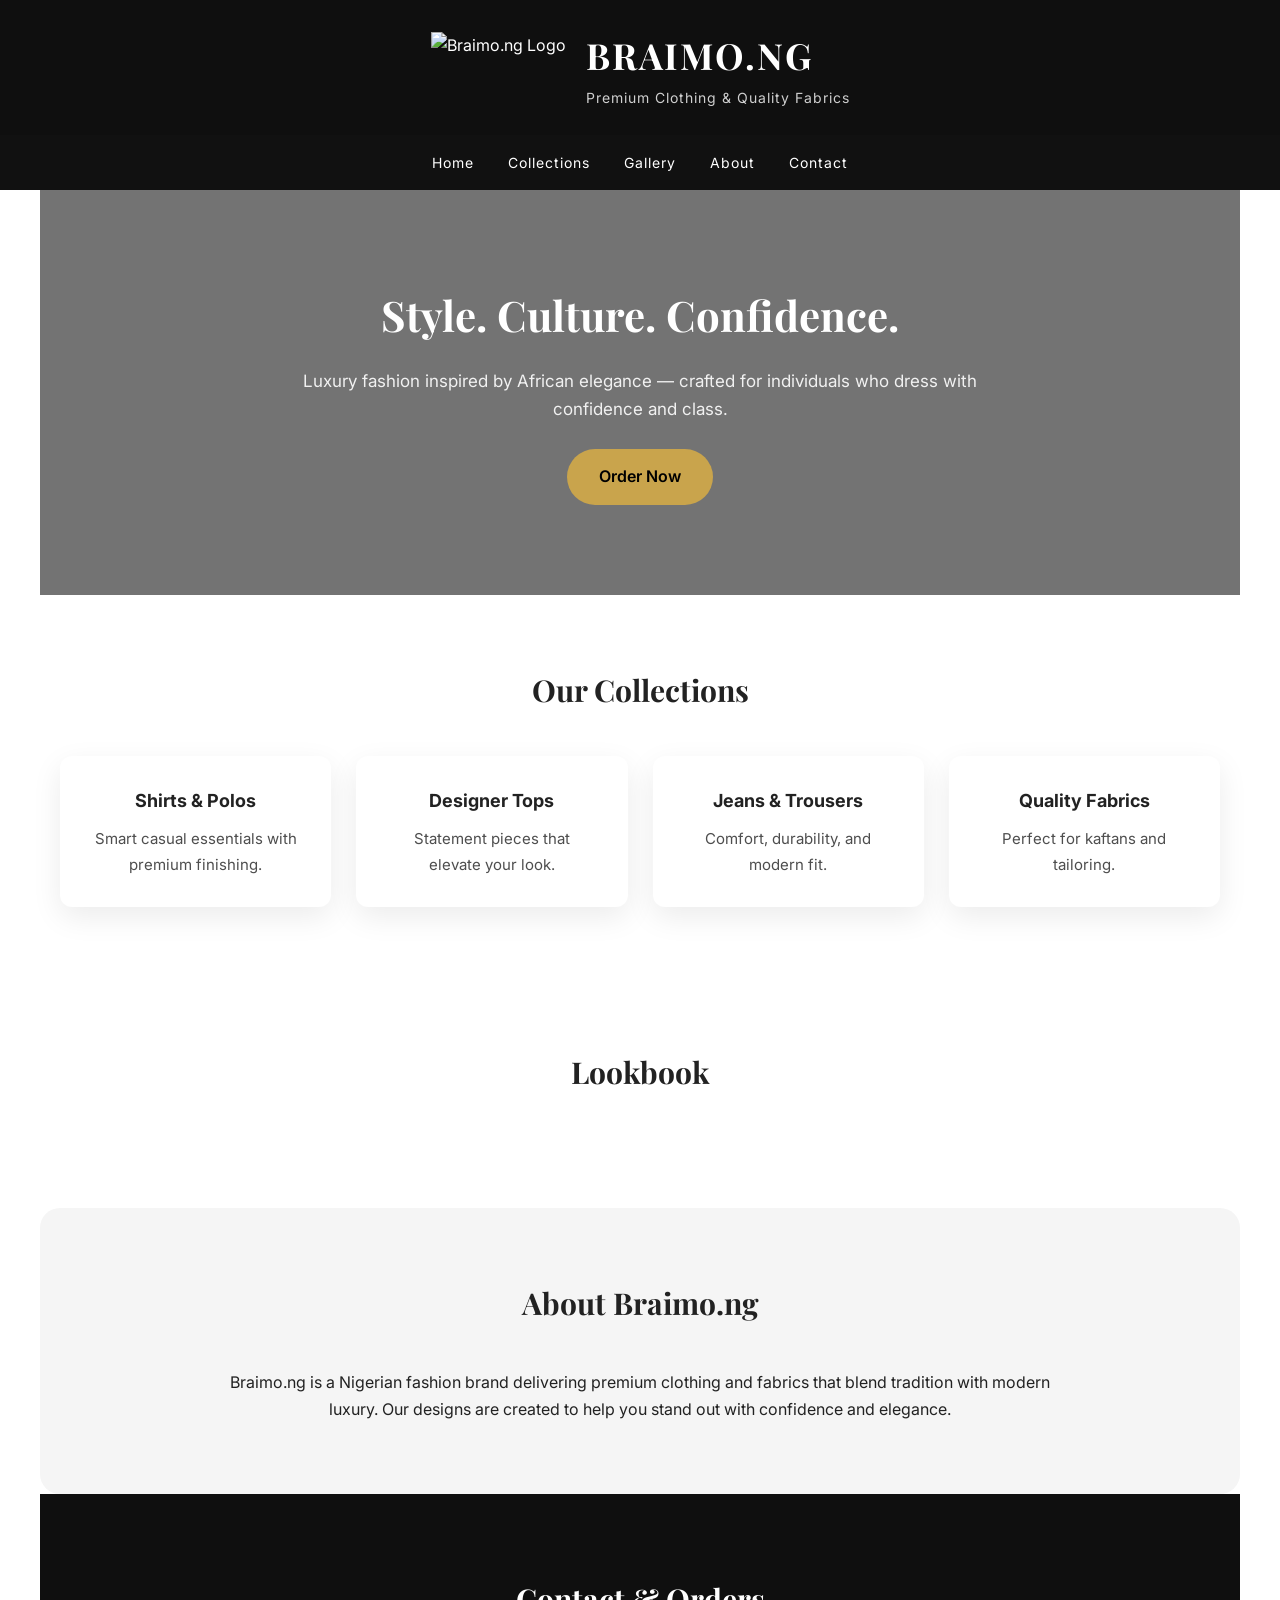
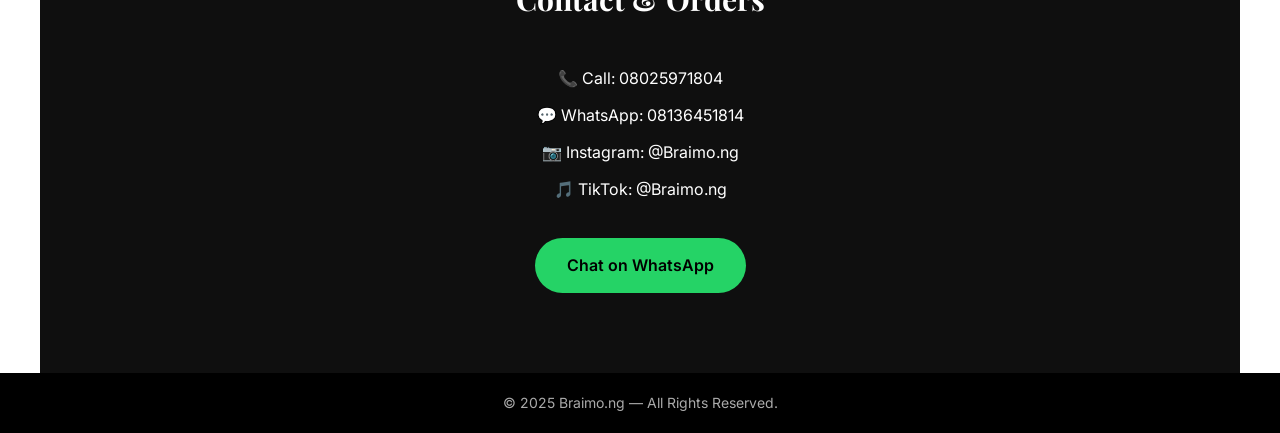
==== index.html @ 5d26993b "Create index.html" ====
<!DOCTYPE html>
<html lang="en">
<head>
  <meta charset="UTF-8" />
  <meta name="viewport" content="width=device-width, initial-scale=1.0" />
  <title>Braimo.ng | Premium Clothing Brand</title>

  <!-- Google Fonts -->
  <link href="https://fonts.googleapis.com/css2?family=Playfair+Display:wght@600;700&family=Inter:wght@300;400;500;600&display=swap" rel="stylesheet">

  <style>
    :root {
      --black:#0f0f0f;
      --gray:#f5f5f5;
      --gold:#c9a44c;
    }

    * {
      margin:0;
      padding:0;
      box-sizing:border-box;
    }

    body {
      font-family: 'Inter', sans-serif;
      background:#fff;
      color:#222;
      line-height:1.7;
    }

    /* HEADER */
    header {
      background:var(--black);
      color:#fff;
      padding:25px 20px;
      display:flex;
      align-items:center;
      justify-content:center;
      gap:20px;
      flex-wrap:wrap;
    }

    header img {
      height:70px;
    }

    header h1 {
      font-family:'Playfair Display', serif;
      font-size:36px;
      letter-spacing:2px;
    }

    header p {
      font-size:14px;
      opacity:0.8;
      letter-spacing:1px;
    }

    /* NAV */
    nav {
      background:#111;
      padding:14px;
      text-align:center;
    }

    nav a {
      color:#fff;
      text-decoration:none;
      margin:0 15px;
      font-size:14px;
      letter-spacing:1px;
    }

    nav a:hover {
      color:var(--gold);
    }

    /* HERO */
    .hero {
      background:linear-gradient(rgba(0,0,0,.55),rgba(0,0,0,.55)), url('hero.jpg') center/cover no-repeat;
      color:#fff;
      text-align:center;
      padding:90px 20px;
    }

    .hero h2 {
      font-family:'Playfair Display', serif;
      font-size:42px;
      margin-bottom:15px;
    }

    .hero p {
      max-width:700px;
      margin:auto;
      font-size:17px;
      opacity:0.9;
    }

    .btn {
      display:inline-block;
      margin-top:25px;
      padding:14px 32px;
      background:var(--gold);
      color:#000;
      text-decoration:none;
      font-weight:600;
      border-radius:30px;
      transition:.3s;
    }

    .btn:hover {
      transform:translateY(-2px);
      opacity:.9;
    }

    /* SECTIONS */
    section {
      padding:70px 20px;
      max-width:1200px;
      margin:auto;
    }

    section h3 {
      text-align:center;
      font-family:'Playfair Display', serif;
      font-size:30px;
      margin-bottom:40px;
    }

    /* GRID */
    .grid {
      display:grid;
      grid-template-columns:repeat(auto-fit,minmax(240px,1fr));
      gap:25px;
    }

    .card {
      background:#fff;
      padding:30px;
      border-radius:12px;
      text-align:center;
      box-shadow:0 10px 30px rgba(0,0,0,.08);
    }

    .card h4 {
      margin-bottom:10px;
      font-size:18px;
    }

    .card p {
      font-size:15px;
      opacity:.8;
    }

    /* GALLERY */
    .gallery img {
      width:100%;
      border-radius:12px;
      transition:.4s;
    }

    .gallery img:hover {
      transform:scale(1.05);
    }

    /* ABOUT */
    .about {
      background:var(--gray);
      border-radius:20px;
    }

    .about p {
      max-width:850px;
      margin:auto;
      text-align:center;
      font-size:16px;
    }

    /* CONTACT */
    .contact {
      background:var(--black);
      color:#fff;
      text-align:center;
      padding:80px 20px;
    }

    .contact p {
      margin:10px 0;
      font-size:16px;
    }

    .contact .btn {
      background:#25D366;
      color:#000;
    }

    /* FOOTER */
    footer {
      background:#000;
      color:#aaa;
      text-align:center;
      padding:18px;
      font-size:14px;
    }
  </style>
</head>

<body>

<header>
  <img src="logo.png" alt="Braimo.ng Logo">
  <div>
    <h1>BRAIMO.NG</h1>
    <p>Premium Clothing & Quality Fabrics</p>
  </div>
</header>

<nav>
  <a href="#home">Home</a>
  <a href="#collections">Collections</a>
  <a href="#gallery">Gallery</a>
  <a href="#about">About</a>
  <a href="#contact">Contact</a>
</nav>

<section class="hero" id="home">
  <h2>Style. Culture. Confidence.</h2>
  <p>Luxury fashion inspired by African elegance — crafted for individuals who dress with confidence and class.</p>
  <a href="#contact" class="btn">Order Now</a>
</section>

<section id="collections">
  <h3>Our Collections</h3>
  <div class="grid">
    <div class="card">
      <h4>Shirts & Polos</h4>
      <p>Smart casual essentials with premium finishing.</p>
    </div>
    <div class="card">
      <h4>Designer Tops</h4>
      <p>Statement pieces that elevate your look.</p>
    </div>
    <div class="card">
      <h4>Jeans & Trousers</h4>
      <p>Comfort, durability, and modern fit.</p>
    </div>
    <div class="card">
      <h4>Quality Fabrics</h4>
      <p>Perfect for kaftans and tailoring.</p>
    </div>
  </div>
</section>

<section id="gallery" class="gallery">
  <h3>Lookbook</h3>
  <div class="grid">
    <img src="product1.jpg" alt="">
    <img src="product2.jpg" alt="">
    <img src="product3.jpg" alt="">
    <img src="product4.jpg" alt="">
  </div>
</section>

<section id="about" class="about">
  <h3>About Braimo.ng</h3>
  <p>
    Braimo.ng is a Nigerian fashion brand delivering premium clothing and fabrics that blend tradition with modern luxury.
    Our designs are created to help you stand out with confidence and elegance.
  </p>
</section>

<section id="contact" class="contact">
  <h3>Contact & Orders</h3>
  <p>📞 Call: 08025971804</p>
  <p>💬 WhatsApp: 08136451814</p>
  <p>📷 Instagram: @Braimo.ng</p>
  <p>🎵 TikTok: @Braimo.ng</p>
  <a href="https://wa.me/2348136451814" class="btn">Chat on WhatsApp</a>
</section>

<footer>
  © 2025 Braimo.ng — All Rights Reserved.
</footer>

</body>
</html>
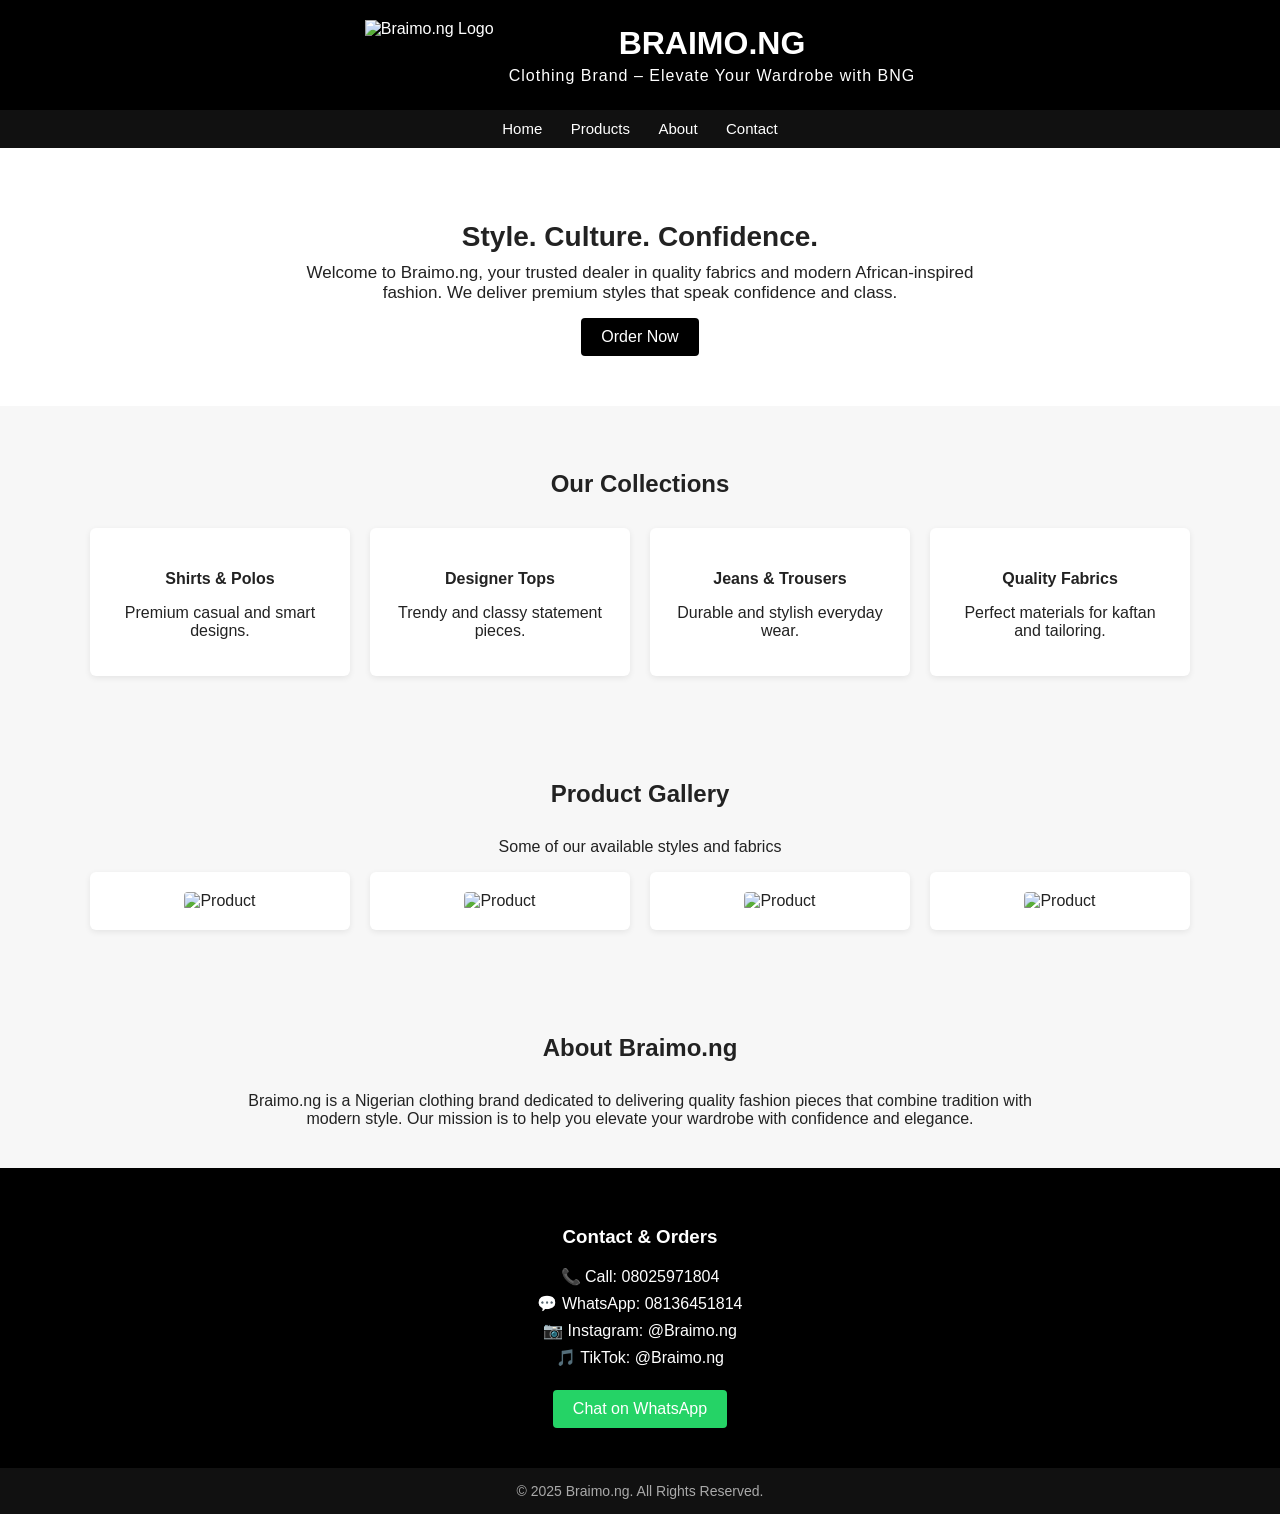
==== commit 48c6a7c2: "Change code" ====
--- a/index.html
+++ b/index.html
@@ -1,286 +1,73 @@
-<!DOCTYPE html>
-<html lang="en">
+<!DOCTYPE html><html lang="en">
 <head>
   <meta charset="UTF-8" />
   <meta name="viewport" content="width=device-width, initial-scale=1.0" />
-  <title>Braimo.ng | Premium Clothing Brand</title>
-
-  <!-- Google Fonts -->
-  <link href="https://fonts.googleapis.com/css2?family=Playfair+Display:wght@600;700&family=Inter:wght@300;400;500;600&display=swap" rel="stylesheet">
-
+  <title>Braimo.ng | Clothing Brand</title>
   <style>
-    :root {
-      --black:#0f0f0f;
-      --gray:#f5f5f5;
-      --gold:#c9a44c;
-    }
-
-    * {
-      margin:0;
-      padding:0;
-      box-sizing:border-box;
-    }
-
-    body {
-      font-family: 'Inter', sans-serif;
-      background:#fff;
-      color:#222;
-      line-height:1.7;
-    }
-
-    /* HEADER */
-    header {
-      background:var(--black);
-      color:#fff;
-      padding:25px 20px;
-      display:flex;
-      align-items:center;
-      justify-content:center;
-      gap:20px;
-      flex-wrap:wrap;
-    }
-
-    header img {
-      height:70px;
-    }
-
-    header h1 {
-      font-family:'Playfair Display', serif;
-      font-size:36px;
-      letter-spacing:2px;
-    }
-
-    header p {
-      font-size:14px;
-      opacity:0.8;
-      letter-spacing:1px;
-    }
-
-    /* NAV */
-    nav {
-      background:#111;
-      padding:14px;
-      text-align:center;
-    }
-
-    nav a {
-      color:#fff;
-      text-decoration:none;
-      margin:0 15px;
-      font-size:14px;
-      letter-spacing:1px;
-    }
-
-    nav a:hover {
-      color:var(--gold);
-    }
-
-    /* HERO */
-    .hero {
-      background:linear-gradient(rgba(0,0,0,.55),rgba(0,0,0,.55)), url('hero.jpg') center/cover no-repeat;
-      color:#fff;
-      text-align:center;
-      padding:90px 20px;
-    }
-
-    .hero h2 {
-      font-family:'Playfair Display', serif;
-      font-size:42px;
-      margin-bottom:15px;
-    }
-
-    .hero p {
-      max-width:700px;
-      margin:auto;
-      font-size:17px;
-      opacity:0.9;
-    }
-
-    .btn {
-      display:inline-block;
-      margin-top:25px;
-      padding:14px 32px;
-      background:var(--gold);
-      color:#000;
-      text-decoration:none;
-      font-weight:600;
-      border-radius:30px;
-      transition:.3s;
-    }
-
-    .btn:hover {
-      transform:translateY(-2px);
-      opacity:.9;
-    }
-
-    /* SECTIONS */
-    section {
-      padding:70px 20px;
-      max-width:1200px;
-      margin:auto;
-    }
-
-    section h3 {
-      text-align:center;
-      font-family:'Playfair Display', serif;
-      font-size:30px;
-      margin-bottom:40px;
-    }
-
-    /* GRID */
-    .grid {
-      display:grid;
-      grid-template-columns:repeat(auto-fit,minmax(240px,1fr));
-      gap:25px;
-    }
-
-    .card {
-      background:#fff;
-      padding:30px;
-      border-radius:12px;
-      text-align:center;
-      box-shadow:0 10px 30px rgba(0,0,0,.08);
-    }
-
-    .card h4 {
-      margin-bottom:10px;
-      font-size:18px;
-    }
-
-    .card p {
-      font-size:15px;
-      opacity:.8;
-    }
-
-    /* GALLERY */
-    .gallery img {
-      width:100%;
-      border-radius:12px;
-      transition:.4s;
-    }
-
-    .gallery img:hover {
-      transform:scale(1.05);
-    }
-
-    /* ABOUT */
-    .about {
-      background:var(--gray);
-      border-radius:20px;
-    }
-
-    .about p {
-      max-width:850px;
-      margin:auto;
-      text-align:center;
-      font-size:16px;
-    }
-
-    /* CONTACT */
-    .contact {
-      background:var(--black);
-      color:#fff;
-      text-align:center;
-      padding:80px 20px;
-    }
-
-    .contact p {
-      margin:10px 0;
-      font-size:16px;
-    }
-
-    .contact .btn {
-      background:#25D366;
-      color:#000;
-    }
-
-    /* FOOTER */
-    footer {
-      background:#000;
-      color:#aaa;
-      text-align:center;
-      padding:18px;
-      font-size:14px;
-    }
+    body {margin:0;font-family:Arial, Helvetica, sans-serif;background:#f7f7f7;color:#222;}
+    header {background:#000;color:#fff;padding:20px 10px;text-align:center;}
+    header h1 {margin:0;font-size:32px;}
+    header p {margin:5px 0 0;font-size:16px;letter-spacing:1px;}
+    nav {background:#111;padding:10px;text-align:center;}
+    nav a {color:#fff;margin:0 12px;text-decoration:none;font-size:15px;}
+    nav a:hover {text-decoration:underline;}
+    .hero {background:#fff;padding:50px 20px;text-align:center;}
+    .hero h2 {font-size:28px;margin-bottom:10px;}
+    .hero p {font-size:17px;max-width:700px;margin:0 auto;}
+    .section {padding:40px 20px;max-width:1100px;margin:auto;}
+    .section h3 {text-align:center;font-size:24px;margin-bottom:30px;}
+    .grid {display:grid;grid-template-columns:repeat(auto-fit,minmax(220px,1fr));gap:20px;}
+    .card {background:#fff;padding:20px;border-radius:6px;box-shadow:0 2px 6px rgba(0,0,0,0.08);text-align:center;}
+    .card h4 {margin-bottom:10px;}
+    .contact {background:#000;color:#fff;text-align:center;padding:40px 20px;}
+    .contact p {margin:8px 0;font-size:16px;}
+    footer {background:#111;color:#aaa;text-align:center;padding:15px;font-size:14px;}
+    .btn {display:inline-block;margin-top:15px;padding:10px 20px;background:#000;color:#fff;text-decoration:none;border-radius:4px;}
   </style>
 </head>
-
-<body>
-
-<header>
-  <img src="logo.png" alt="Braimo.ng Logo">
+<body><header style="display:flex;align-items:center;justify-content:center;gap:15px;flex-wrap:wrap;">
+  <img src="logo.png" alt="Braimo.ng Logo" style="height:70px;" />
   <div>
     <h1>BRAIMO.NG</h1>
-    <p>Premium Clothing & Quality Fabrics</p>
+    <p>Clothing Brand – Elevate Your Wardrobe with BNG</p>
   </div>
-</header>
-
-<nav>
+</header><nav>
   <a href="#home">Home</a>
-  <a href="#collections">Collections</a>
-  <a href="#gallery">Gallery</a>
+  <a href="#products">Products</a>
   <a href="#about">About</a>
   <a href="#contact">Contact</a>
-</nav>
-
-<section class="hero" id="home">
+</nav><section class="hero" id="home">
   <h2>Style. Culture. Confidence.</h2>
-  <p>Luxury fashion inspired by African elegance — crafted for individuals who dress with confidence and class.</p>
-  <a href="#contact" class="btn">Order Now</a>
-</section>
-
-<section id="collections">
+  <p>Welcome to Braimo.ng, your trusted dealer in quality fabrics and modern African-inspired fashion. We deliver premium styles that speak confidence and class.</p>
+  <a class="btn" href="#contact">Order Now</a>
+</section><section class="section" id="products">
   <h3>Our Collections</h3>
   <div class="grid">
-    <div class="card">
-      <h4>Shirts & Polos</h4>
-      <p>Smart casual essentials with premium finishing.</p>
-    </div>
-    <div class="card">
-      <h4>Designer Tops</h4>
-      <p>Statement pieces that elevate your look.</p>
-    </div>
-    <div class="card">
-      <h4>Jeans & Trousers</h4>
-      <p>Comfort, durability, and modern fit.</p>
-    </div>
-    <div class="card">
-      <h4>Quality Fabrics</h4>
-      <p>Perfect for kaftans and tailoring.</p>
-    </div>
+    <div class="card"><h4>Shirts & Polos</h4><p>Premium casual and smart designs.</p></div>
+    <div class="card"><h4>Designer Tops</h4><p>Trendy and classy statement pieces.</p></div>
+    <div class="card"><h4>Jeans & Trousers</h4><p>Durable and stylish everyday wear.</p></div>
+    <div class="card"><h4>Quality Fabrics</h4><p>Perfect materials for kaftan and tailoring.</p></div>
   </div>
-</section>
-
-<section id="gallery" class="gallery">
-  <h3>Lookbook</h3>
+</section><section class="section" id="gallery">
+  <h3>Product Gallery</h3>
+  <p style="text-align:center;">Some of our available styles and fabrics</p>
   <div class="grid">
-    <img src="product1.jpg" alt="">
-    <img src="product2.jpg" alt="">
-    <img src="product3.jpg" alt="">
-    <img src="product4.jpg" alt="">
+    <div class="card"><img src="product1.jpg" alt="Product" style="width:100%;border-radius:4px;"></div>
+    <div class="card"><img src="product2.jpg" alt="Product" style="width:100%;border-radius:4px;"></div>
+    <div class="card"><img src="product3.jpg" alt="Product" style="width:100%;border-radius:4px;"></div>
+    <div class="card"><img src="product4.jpg" alt="Product" style="width:100%;border-radius:4px;"></div>
   </div>
-</section>
-
-<section id="about" class="about">
+</section><section class="section" id="about">
   <h3>About Braimo.ng</h3>
-  <p>
-    Braimo.ng is a Nigerian fashion brand delivering premium clothing and fabrics that blend tradition with modern luxury.
-    Our designs are created to help you stand out with confidence and elegance.
-  </p>
-</section>
-
-<section id="contact" class="contact">
+  <p style="text-align:center;max-width:800px;margin:auto;">Braimo.ng is a Nigerian clothing brand dedicated to delivering quality fashion pieces that combine tradition with modern style. Our mission is to help you elevate your wardrobe with confidence and elegance.</p>
+</section><section class="contact" id="contact">
   <h3>Contact & Orders</h3>
   <p>📞 Call: 08025971804</p>
   <p>💬 WhatsApp: 08136451814</p>
   <p>📷 Instagram: @Braimo.ng</p>
   <p>🎵 TikTok: @Braimo.ng</p>
-  <a href="https://wa.me/2348136451814" class="btn">Chat on WhatsApp</a>
-</section>
-
-<footer>
-  © 2025 Braimo.ng — All Rights Reserved.
-</footer>
-
-</body>
-</html>
+  <a class="btn" href="https://wa.me/2348136451814" style="background:#25D366;">Chat on WhatsApp</a>
+</section><footer>
+  © 2025 Braimo.ng. All Rights Reserved.
+</footer></body>
+    </html>
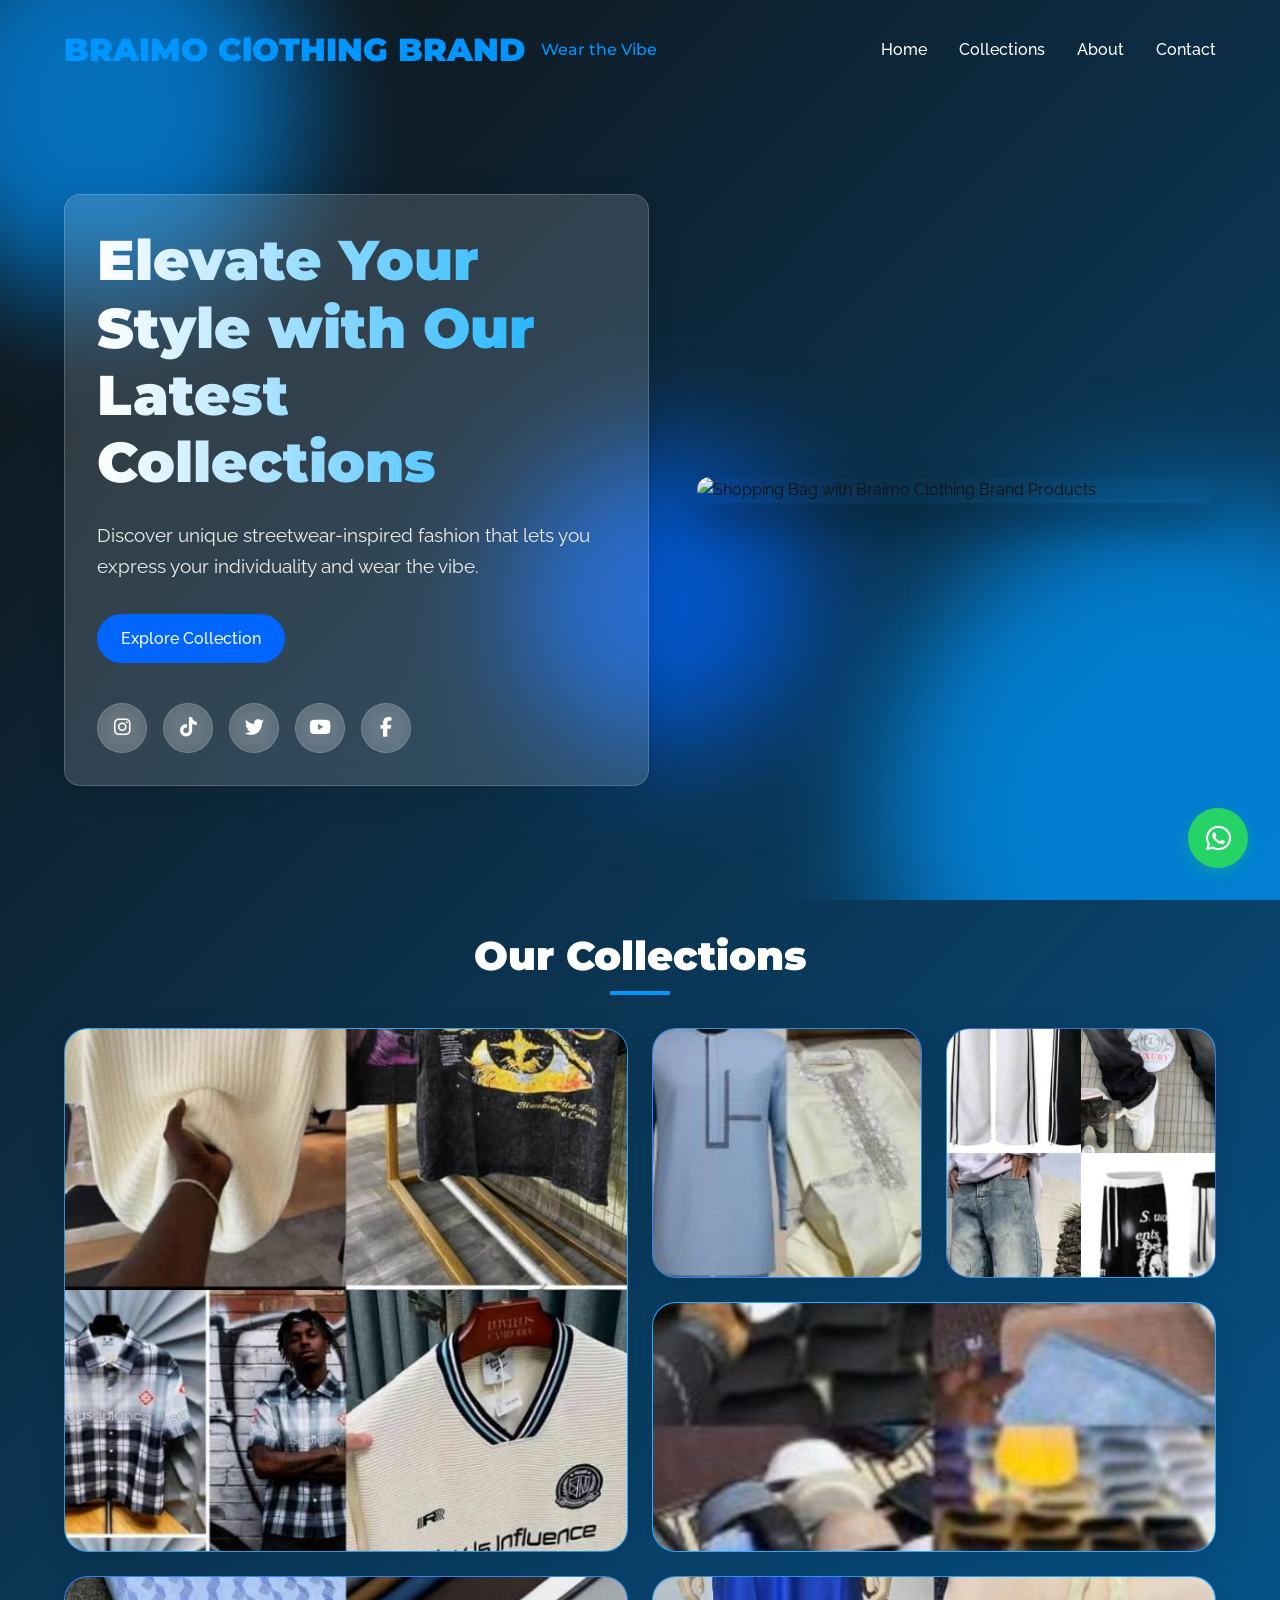
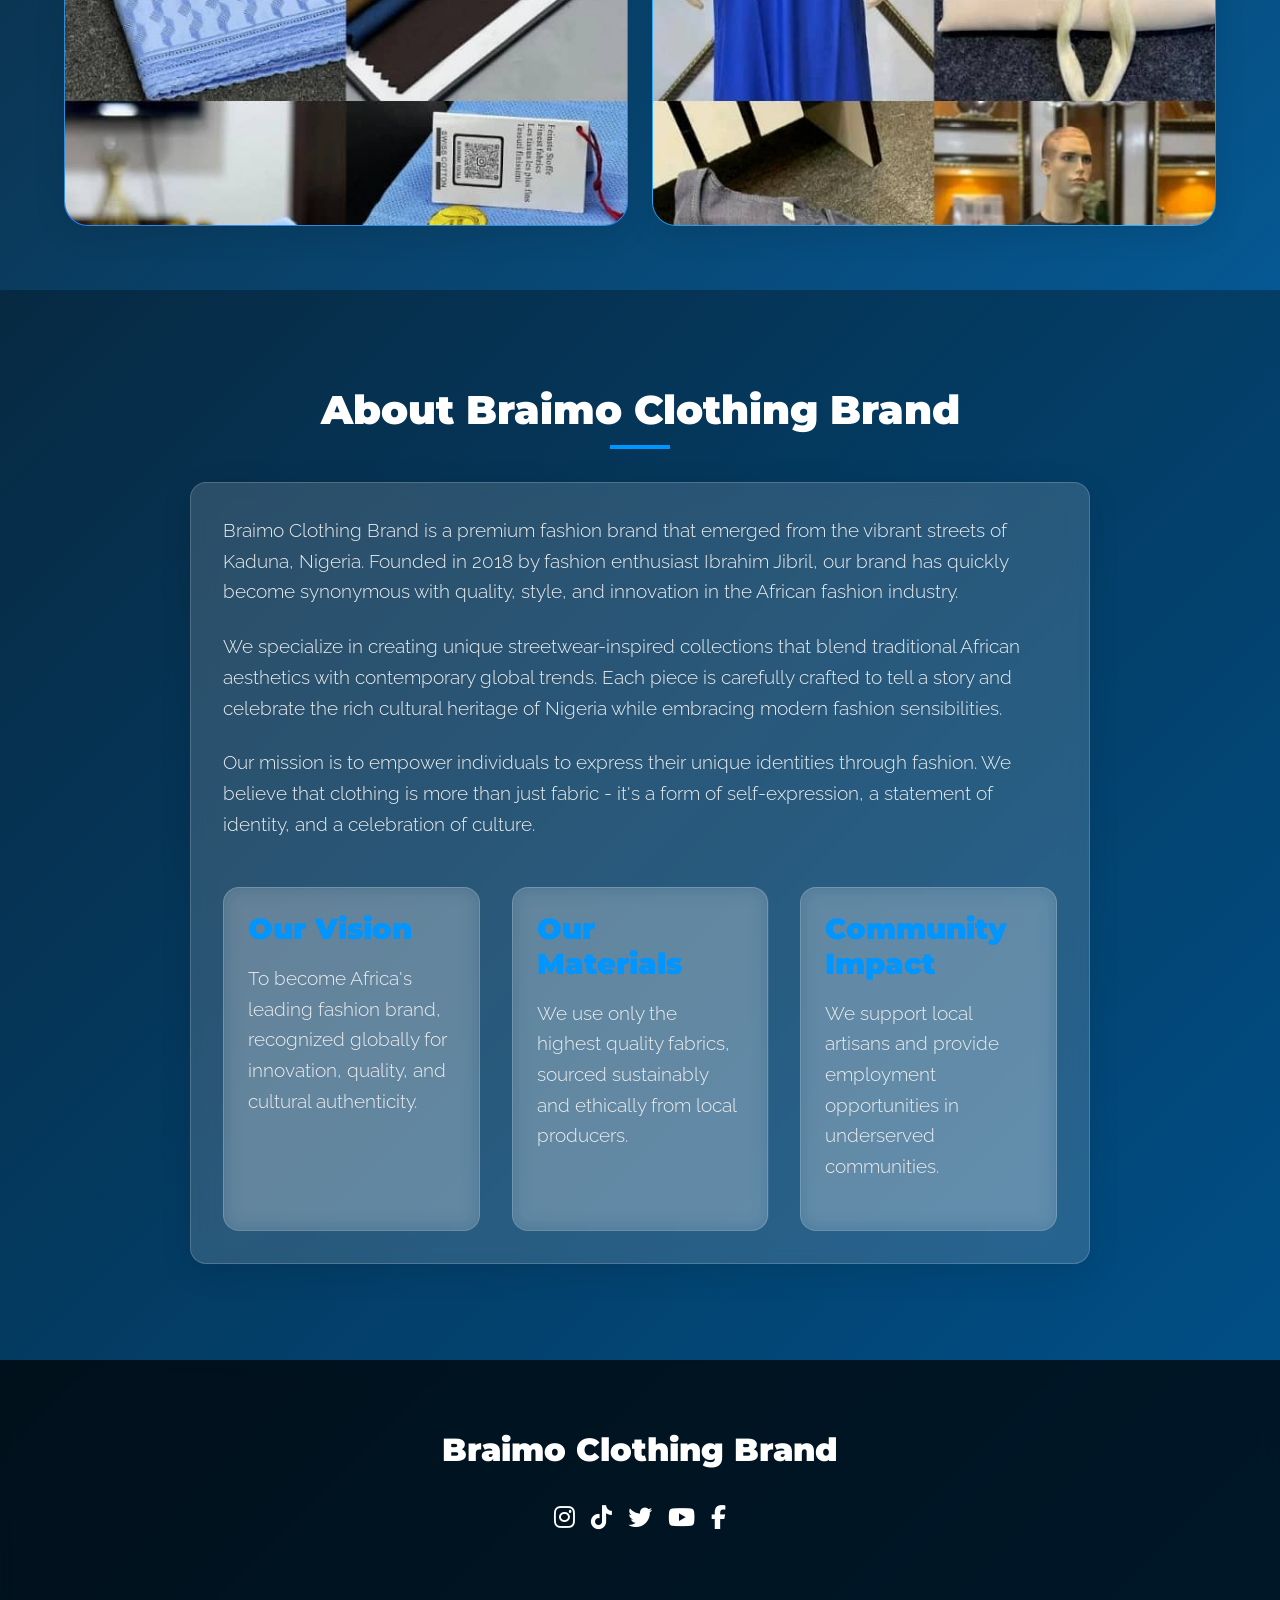
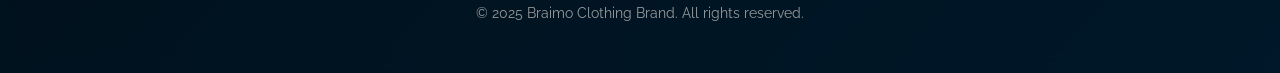
==== commit 0db19b6d: "Update and rename braimo.html to index.html" ====
--- a/index.html
+++ b/index.html
@@ -1,73 +1,270 @@
-<!DOCTYPE html><html lang="en">
-<head>
-  <meta charset="UTF-8" />
-  <meta name="viewport" content="width=device-width, initial-scale=1.0" />
-  <title>Braimo.ng | Clothing Brand</title>
-  <style>
-    body {margin:0;font-family:Arial, Helvetica, sans-serif;background:#f7f7f7;color:#222;}
-    header {background:#000;color:#fff;padding:20px 10px;text-align:center;}
-    header h1 {margin:0;font-size:32px;}
-    header p {margin:5px 0 0;font-size:16px;letter-spacing:1px;}
-    nav {background:#111;padding:10px;text-align:center;}
-    nav a {color:#fff;margin:0 12px;text-decoration:none;font-size:15px;}
-    nav a:hover {text-decoration:underline;}
-    .hero {background:#fff;padding:50px 20px;text-align:center;}
-    .hero h2 {font-size:28px;margin-bottom:10px;}
-    .hero p {font-size:17px;max-width:700px;margin:0 auto;}
-    .section {padding:40px 20px;max-width:1100px;margin:auto;}
-    .section h3 {text-align:center;font-size:24px;margin-bottom:30px;}
-    .grid {display:grid;grid-template-columns:repeat(auto-fit,minmax(220px,1fr));gap:20px;}
-    .card {background:#fff;padding:20px;border-radius:6px;box-shadow:0 2px 6px rgba(0,0,0,0.08);text-align:center;}
-    .card h4 {margin-bottom:10px;}
-    .contact {background:#000;color:#fff;text-align:center;padding:40px 20px;}
-    .contact p {margin:8px 0;font-size:16px;}
-    footer {background:#111;color:#aaa;text-align:center;padding:15px;font-size:14px;}
-    .btn {display:inline-block;margin-top:15px;padding:10px 20px;background:#000;color:#fff;text-decoration:none;border-radius:4px;}
-  </style>
-</head>
-<body><header style="display:flex;align-items:center;justify-content:center;gap:15px;flex-wrap:wrap;">
-  <img src="logo.png" alt="Braimo.ng Logo" style="height:70px;" />
-  <div>
-    <h1>BRAIMO.NG</h1>
-    <p>Clothing Brand – Elevate Your Wardrobe with BNG</p>
-  </div>
-</header><nav>
-  <a href="#home">Home</a>
-  <a href="#products">Products</a>
-  <a href="#about">About</a>
-  <a href="#contact">Contact</a>
-</nav><section class="hero" id="home">
-  <h2>Style. Culture. Confidence.</h2>
-  <p>Welcome to Braimo.ng, your trusted dealer in quality fabrics and modern African-inspired fashion. We deliver premium styles that speak confidence and class.</p>
-  <a class="btn" href="#contact">Order Now</a>
-</section><section class="section" id="products">
-  <h3>Our Collections</h3>
-  <div class="grid">
-    <div class="card"><h4>Shirts & Polos</h4><p>Premium casual and smart designs.</p></div>
-    <div class="card"><h4>Designer Tops</h4><p>Trendy and classy statement pieces.</p></div>
-    <div class="card"><h4>Jeans & Trousers</h4><p>Durable and stylish everyday wear.</p></div>
-    <div class="card"><h4>Quality Fabrics</h4><p>Perfect materials for kaftan and tailoring.</p></div>
-  </div>
-</section><section class="section" id="gallery">
-  <h3>Product Gallery</h3>
-  <p style="text-align:center;">Some of our available styles and fabrics</p>
-  <div class="grid">
-    <div class="card"><img src="product1.jpg" alt="Product" style="width:100%;border-radius:4px;"></div>
-    <div class="card"><img src="product2.jpg" alt="Product" style="width:100%;border-radius:4px;"></div>
-    <div class="card"><img src="product3.jpg" alt="Product" style="width:100%;border-radius:4px;"></div>
-    <div class="card"><img src="product4.jpg" alt="Product" style="width:100%;border-radius:4px;"></div>
-  </div>
-</section><section class="section" id="about">
-  <h3>About Braimo.ng</h3>
-  <p style="text-align:center;max-width:800px;margin:auto;">Braimo.ng is a Nigerian clothing brand dedicated to delivering quality fashion pieces that combine tradition with modern style. Our mission is to help you elevate your wardrobe with confidence and elegance.</p>
-</section><section class="contact" id="contact">
-  <h3>Contact & Orders</h3>
-  <p>📞 Call: 08025971804</p>
-  <p>💬 WhatsApp: 08136451814</p>
-  <p>📷 Instagram: @Braimo.ng</p>
-  <p>🎵 TikTok: @Braimo.ng</p>
-  <a class="btn" href="https://wa.me/2348136451814" style="background:#25D366;">Chat on WhatsApp</a>
-</section><footer>
-  © 2025 Braimo.ng. All Rights Reserved.
-</footer></body>
-    </html>
+<!DOCTYPE html>
+<html lang="en">
+<head>
+    <meta charset="UTF-8">
+    <meta name="viewport" content="width=device-width, initial-scale=1.0">
+    <title>Braimo Clothing Brand | Wear the Vibe</title>
+    <meta name="description" content="Discover Braimo Clothing Brand's fashion collections - modern, fashion-forward, streetwear-inspired clothing. Wear the vibe with our exclusive designs.">
+    
+    <!-- Open Graph / Facebook -->
+    <meta property="og:type" content="website">
+    <meta property="og:title" content="Braimo Clothing Brand | Wear the Vibe">
+    <meta property="og:description" content="Modern, fashion-forward, streetwear-inspired clothing collections. Wear the vibe.">
+    <meta property="og:image" content="https://images.unsplash.com/photo-1566206091558-7f218b696731?w=1200&h=630&fit=crop">
+    <meta property="og:url" content="https://Braimo Clothing Brand.com">
+    
+    <!-- Twitter -->
+    <meta name="twitter:card" content="summary_large_image">
+    <meta name="twitter:title" content="Braimo Clothing Brand">
+    <meta name="twitter:description" content="Modern, fashion-forward, streetwear-inspired clothing collections. Wear the vibe.">
+    <meta name="twitter:image" content="https://images.unsplash.com/photo-1566206091558-7f218b696731?w=1200&h=630&fit=crop">
+    
+    <!-- Fonts -->
+    <link rel="preconnect" href="https://fonts.googleapis.com">
+    <link rel="preconnect" href="https://fonts.gstatic.com" crossorigin>
+    <link href="https://fonts.googleapis.com/css2?family=Montserrat:wght@700;900&family=Raleway:wght@300;400;500&display=swap" rel="stylesheet">
+    <link rel="stylesheet" href="https://cdnjs.cloudflare.com/ajax/libs/font-awesome/6.4.0/css/all.min.css">
+    <link rel="stylesheet" href="style.css">
+</head>
+<body>
+    <!-- Header -->
+    <header>
+        <div class="container header-container">
+            <a href="#" class="logo"><span>BRAIMO ClOTHING BRAND</span><span class="tagline">Wear the Vibe</span></a>
+            
+            <button class="mobile-menu-btn" id="mobile-menu-toggle">☰</button>
+            
+            <ul class="nav-menu" id="nav-menu">
+                <li><a href="#" class="nav-link">Home</a></li>
+                <li><a href="#collection" class="nav-link">Collections</a></li>
+                <li><a href="#about" class="nav-link">About</a></li>
+                <li><a href="#contact" class="nav-link">Contact</a></li>
+            </ul>
+        </div>
+    </header>
+
+    <!-- Hero Section -->
+    <section class="hero">
+        <div class="morphic-shapes">
+            <div class="shape shape-1"></div>
+            <div class="shape shape-2"></div>
+            <div class="shape shape-3"></div>
+        </div>
+        <div class="container hero-container">
+            <div class="hero-content glass">
+                <h1>Elevate Your Style with Our Latest Collections</h1>
+                <p>Discover unique streetwear-inspired fashion that lets you express your individuality and wear the vibe.</p>
+                <a href="#collection" class="btn btn-accent">Explore Collection</a>
+                <div class="social-buttons">
+                    <a href="#" class="social-btn"><i class="fab fa-instagram"></i></a>
+                    <a href="#" class="social-btn"><i class="fab fa-tiktok"></i></a>
+                    <a href="#" class="social-btn"><i class="fab fa-twitter"></i></a>
+                    <a href="#" class="social-btn"><i class="fab fa-youtube"></i></a>
+                    <a href="#" class="social-btn"><i class="fab fa-facebook-f"></i></a>
+                </div>
+            </div>
+            <div class="hero-image">
+                <img src="https://images.unsplash.com/photo-1534452203293-494d7ddbf7e0?w=500&auto=format&fit=crop&q=60&ixlib=rb-4.1.0&ixid=M3wxMjA3fDB8MHxzZWFyY2h8MTJ8fHNob3BwaW5nJTIwYmFnfGVufDB8fDB8fHww" alt="Shopping Bag with Braimo Clothing Brand Products">
+            </div>
+        </div>
+    </section>
+
+    <!-- Bento Grid Section -->
+    <section class="bento-section" id="collection">
+        <div class="container">
+            <h2 class="section-title">Our Collections</h2>
+            <div class="bento-grid">
+                <div class="bento-item glass" data-modal="streetwear">
+                    <img src="IMG-20260104-WA0047.jpg" class="bento-image" alt="Streetwear Collection">
+                    <div class="bento-content">
+                        <h3>Shorts and Polos</h3>
+                        <p>Urban-inspired pieces</p>
+                    </div>
+                </div>
+                <div class="bento-item glass" data-modal="shoes">
+                    <img src="IMG-20260104-WA0046.jpg" alt="Designer Collection" class="bento-image">
+                    <div class="bento-content">
+                        <h3>Designer Tops</h3>
+                        <p>Trendy and classy statement pieces.</p>
+                    </div>
+                </div>
+                <div class="bento-item glass" data-modal="casual">
+                    <img src="IMG-20260104-WA0050.jpg" alt="Casual Collection" class="bento-image">
+                    <div class="bento-content">
+                        <h3>Jeans & Trousers</h3>
+                        <p>Durable and stylish everyday wear.</p>
+                    </div>
+                </div>
+                <div class="bento-item glass" data-modal="accessories">
+                    <img src="IMG-20260104-WA0049.jpg" class="bento-image" alt="Accessories Collection">
+                    <div class="bento-content">
+                        <h3>Accessories</h3>
+                        <p>Complete your look</p>
+                    </div>
+                </div>
+                <div class="bento-item glass" data-modal="new-arrivals">
+                    <img src="IMG-20260104-WA0045.jpg" alt="New Arrivals" class="bento-image">
+                    <div class="bento-content">
+                        <h3>Quality Fabrics</h3>
+                        <p>Perfect materials for kaftan and tailoring and smart outfit</p>
+                    </div>
+                </div>
+                <div class="bento-item glass" data-modal="formal">
+                    <img src="IMG-20260104-WA0048.jpg" alt="Formal Collection" class="bento-image">
+                    <div class="bento-content">
+                        <h3>Formal</h3>
+                        <p>Elegant attire</p>
+                    </div>
+                </div>
+        </div>
+    </section>
+
+   
+    <!-- About Section -->
+    <section class="about" id="about">
+        <div class="container">
+            <h2 class="section-title">About Braimo Clothing Brand</h2>
+            <div class="about-content glass">
+                <p>Braimo Clothing Brand is a premium fashion brand that emerged from the vibrant streets of Kaduna, Nigeria. Founded in 2018 by fashion enthusiast Ibrahim Jibril, our brand has quickly become synonymous with quality, style, and innovation in the African fashion industry.</p>
+                
+                <p>We specialize in creating unique streetwear-inspired collections that blend traditional African aesthetics with contemporary global trends. Each piece is carefully crafted to tell a story and celebrate the rich cultural heritage of Nigeria while embracing modern fashion sensibilities.</p>
+                
+                <p>Our mission is to empower individuals to express their unique identities through fashion. We believe that clothing is more than just fabric - it's a form of self-expression, a statement of identity, and a celebration of culture.</p>
+                
+                <div class="about-highlights">
+                    <div class="about-highlight">
+                        <h3>Our Vision</h3>
+                        <p>To become Africa's leading fashion brand, recognized globally for innovation, quality, and cultural authenticity.</p>
+                    </div>
+                    
+                    <div class="about-highlight">
+                        <h3>Our Materials</h3>
+                        <p>We use only the highest quality fabrics, sourced sustainably and ethically from local producers.</p>
+                    </div>
+                    
+                    <div class="about-highlight">
+                        <h3>Community Impact</h3>
+                        <p>We support local artisans and provide employment opportunities in underserved communities.</p>
+                    </div>
+                </div>
+            </div>
+        </div>
+    </section>
+
+    
+    
+    <!-- Footer -->
+    <footer id="contact">
+        <div class="container">
+            <div class="footer-content">
+                <div class="footer-logo">Braimo Clothing Brand</div>
+                <div class="footer-social">
+                    <a href="#"><i class="fab fa-instagram"></i></a>
+                    <a href="#"><i class="fab fa-tiktok"></i></a>
+                    <a href="#"><i class="fab fa-twitter"></i></a>
+                    <a href="#"><i class="fab fa-youtube"></i></a>
+                    <a href="#"><i class="fab fa-facebook-f"></i></a>
+                </div>
+                <p class="copyright">© 2025 Braimo Clothing Brand. All rights reserved.</p>
+            </div>
+        </div>
+    </footer>
+
+    <!-- WhatsApp Button -->
+    <a href="https://wa.me/2348136451814" class="whatsapp-float" target="_blank">
+        <i class="fab fa-whatsapp"></i>
+    </a>
+
+    <!-- Collection Modals -->
+    <div class="modal" id="streetwear-modal">
+        <div class="modal-content">
+            <button class="modal-close">&times;</button>
+            <img src="IMG-20260104-WA0047.jpg" class="modal-image">
+            <h3>Shorts and Polos</h3>
+            <p>Our Shorts and Polos collection draws inspiration from urban culture and contemporary fashion trends. Each piece is designed for comfort, style, and self-expression.</p>
+            <p>Featuring premium fabrics and tailored fits, this collection is perfect for those who want to make a statement with their everyday wear.</p>
+            <a href="https://wa.me/2348136451814" class="btn">Shop Collection</a>
+        </div>
+    </div>
+    
+    <div class="modal" id="shoes-modal">
+        <div class="modal-content">
+            <button class="modal-close">&times;</button>
+            <img src="IMG-20260104-WA0046.jpg" alt="Shoes Collection" class="modal-image">
+            <h3>Designer Tops</h3>
+            <p>Step up your style with our premium Designer collection. From sleek corporate  to casual, we have something for every occasion.</p>
+            <p>Our Tops are crafted with attention to detail, using high-quality materials that ensure both comfort and durability.</p>
+            <a href="https://wa.me/2348136451814" class="btn">Shop Collection</a>
+        </div>
+    </div>
+    
+    <div class="modal" id="casual-modal">
+        <div class="modal-content">
+            <button class="modal-close">&times;</button>
+            <img src="IMG-20260104-WA0050.jpg" alt="Jeans & Trousers" class="modal-image">
+            <h3>Jeans & Trousers</h3>
+            <p>Our Jeans & Trousers collection offers comfortable yet stylish options for everyday wear. Designed with versatility in mind, these pieces can be dressed up or down for any occasion.</p>
+            <p>From relaxed-fit jeans to durable trousers, this collection has everything you need for a complete casual wardrobe.</p>
+            <a href="https://wa.me/2348136451814" class="btn">Shop Collection</a>
+        </div>
+    </div>
+    
+    <div class="modal" id="accessories-modal">
+        <div class="modal-content">
+            <button class="modal-close">&times;</button>
+            <img src="IMG-20260104-WA0049.jpg" alt="Accessories Collection" class="modal-image">
+            <h3>Accessories</h3>
+            <p>Complete your look with our carefully curated accessories collection. From caps to other essentials, our accessories are designed to elevate any outfit.</p>
+            <p>Each piece is crafted with attention to detail, using quality materials that ensure both style and durability.</p>
+            <a href="https://wa.me/2348136451814" class="btn">Shop Collection</a>
+        </div>
+    </div>
+    
+    <div class="modal" id="new-arrivals-modal">
+        <div class="modal-content">
+            <button class="modal-close">&times;</button>
+            <img src="IMG-20260104-WA0045.jpg" alt="Quality Fabrics" class="modal-image">
+            <h3>Quality Fabrics</h3>
+            <p>Discover our premium selection of Quality Fabrics. Perfect for kaftans, tailoring, and smart outfits, these materials define elegance and durability.</p>
+            <p>Our fabrics are sourced to ensure the best feel and longevity for your custom designs.</p>
+            <a href="https://wa.me/2348136451814" class="btn">Shop Collection</a>
+        </div>
+    </div>
+
+    <div class="modal" id="formal-modal">
+        <div class="modal-content">
+            <button class="modal-close">&times;</button>
+            <img src="IMG-20260104-WA0048.jpg" alt="Formal Collection" class="modal-image">
+            <h3>Formal Attire</h3>
+            <p>Our Formal Attire collection offers sophisticated and elegant options for special occasions, business meetings, and formal events. Each piece is meticulously crafted to ensure a perfect fit and premium look.</p>
+            <p>From tailored suits to elegant dresses, this collection features timeless designs that exude confidence and professionalism.</p>
+            <a href="https://wa.me/2348136451814" class="btn">Shop Collection</a>
+        </div>
+    </div>
+    
+    <div class="modal" id="summer-modal">
+        <div class="modal-content">
+            <button class="modal-close">&times;</button>
+            <img src="https://images.unsplash.com/photo-1552374196-1ab2a1c593e8?ixlib=rb-4.0.3&ixid=M3wxMjA3fDB8MHxwaG90by1wYWdlfHx8fGVufDB8fHx8fA%3D%3D&auto=format&fit=crop&w=687&q=80" alt="Summer Collection" class="modal-image">
+            <h3>Summer Collection</h3>
+            <p>Our summer collection features bright colors, lightweight fabrics, and breezy designs perfect for warm weather. Stay cool and stylish with our range of summer essentials.</p>
+            <p>From flowy dresses to comfortable shorts and breathable shirts, this collection has everything you need for your summer wardrobe.</p>
+            <a href="https://wa.me/2348136451814" class="btn">Shop Collection</a>
+        </div>
+    </div>
+    
+    <div class="modal" id="winter-modal">
+        <div class="modal-content">
+            <button class="modal-close">&times;</button>
+            <img src="https://i.pinimg.com/736x/2a/f7/21/2af72125f79fba8cbda35be48d0beeca.jpg" class="modal-image">
+            <h3>Winter Collection</h3>
+            <p>Our winter collection offers cozy and warm clothing perfect for the colder months. Stay comfortable and stylish with our range of winter essentials.</p>
+            <p>From warm sweaters to insulated jackets and comfortable boots, this collection has everything you need to brave the winter weather in style.</p>
+            <a href="https://wa.me/2348136451814" class="btn">Shop Collection</a>
+        </div>
+    </div>
+
+    <script src="script.js"></script>
+</body>
+
+</html>
--- a/style.css
+++ b/style.css
@@ -0,0 +1,940 @@
+:root {
+            --primary: #000000;
+            --accent: #0066ff;
+            --accent-dark: #0044aa;
+            --accent-light: #0099ff;
+            --vibrant-blue: #0095ff;
+            --vibrant-blue-dark: #0077cc;
+            --vibrant-blue-light: #00aaff;
+            --black: #111111;
+            --white: #ffffff;
+            --gray-100: #f5f5f5;
+            --gray-200: #eeeeee;
+            --gray-700: #444444;
+            --glass-bg: rgba(255, 255, 255, 0.15);
+            --glass-border: rgba(255, 255, 255, 0.18);
+            --glass-shadow: rgba(0, 0, 0, 0.1);
+            --bento-bg: rgba(0, 102, 255, 0.1);
+        }
+        
+        * {
+            margin: 0;
+            padding: 0;
+            box-sizing: border-box;
+        }
+        
+        body {
+            font-family: 'Raleway', sans-serif;
+            color: var(--black);
+            background: linear-gradient(135deg, var(--black) 0%, var(--vibrant-blue-dark) 100%);
+            overflow-x: hidden;
+            line-height: 1.6;
+        }
+        
+        h1, h2, h3, h4, h5, h6 {
+            font-family: 'Montserrat', sans-serif;
+            font-weight: 900;
+            line-height: 1.2;
+            margin-bottom: 1rem;
+        }
+        
+        h1 {
+            font-size: 3.5rem;
+            background: linear-gradient(to right, var(--white), var(--vibrant-blue-light));
+            -webkit-background-clip: text;
+            -webkit-text-fill-color: transparent;
+        }
+        
+        h2 {
+            font-size: 2.5rem;
+            color: var(--white);
+        }
+        
+        h3 {
+            font-size: 1.8rem;
+            color: var(--white);
+        }
+        
+        p {
+            margin-bottom: 1rem;
+            color: var(--gray-200);
+        }
+        
+        a {
+            color: inherit;
+            text-decoration: none;
+            transition: all 0.3s ease;
+        }
+        
+        img {
+            max-width: 100%;
+            height: auto;
+            display: block;
+        }
+        
+        .container {
+            width: 100%;
+            max-width: 1200px;
+            margin: 0 auto;
+            padding: 0 1.5rem;
+        }
+        
+        /* Glassmorphism effect */
+        .glass {
+            background: var(--glass-bg);
+            backdrop-filter: blur(12px);
+            -webkit-backdrop-filter: blur(12px);
+            border: 1px solid var(--glass-border);
+            box-shadow: 0 8px 32px 0 var(--glass-shadow);
+            border-radius: 1rem;
+        }
+        
+        /* Bento grid layout */
+        .bento-section {
+            padding: 2rem 0;
+        }
+        
+        .bento-grid {
+            display: grid;
+            grid-template-columns: repeat(4, 1fr);
+            grid-auto-rows: 250px;
+            gap: 1.5rem;
+            margin: 2rem 0;
+        }
+        
+        .bento-item {
+            border-radius: 1.5rem;
+            overflow: hidden;
+            position: relative;
+            cursor: pointer;
+            transition: all 0.4s ease;
+            opacity: 0;
+        }
+        
+        .bento-item:nth-child(1) {
+            grid-column: span 2;
+            grid-row: span 2;
+            background: linear-gradient(45deg, var(--vibrant-blue), var(--vibrant-blue-dark));
+            transform: translateX(-50px);
+        }
+        
+        .bento-item:nth-child(2) {
+            grid-column: span 1;
+            background: linear-gradient(45deg, var(--vibrant-blue-dark), var(--accent));
+        }
+        
+        .bento-item:nth-child(3) {
+            grid-column: span 1;
+            background: linear-gradient(45deg, var(--accent-dark), var(--vibrant-blue));
+            transform: translateX(50px);
+        }
+        
+        .bento-item:nth-child(4) {
+            grid-column: span 2;
+            background: linear-gradient(45deg, var(--vibrant-blue), var(--accent-light));
+            transform: translateX(50px);
+        }
+        
+        .bento-item:nth-child(5) {
+            grid-column: span 2;
+            background: linear-gradient(45deg, var(--accent), var(--vibrant-blue-dark));
+            transform: translateY(50px);
+        }
+        
+        .bento-item:nth-child(6) {
+            grid-column: span 2;
+            background: linear-gradient(45deg, var(--vibrant-blue-dark), var(--accent-light));
+            transform: translateY(-50px);
+        }
+        
+        .bento-item.animate {
+            opacity: 1;
+            transform: translateX(0) translateY(0) !important;
+            transition: all 0.8s ease-out;
+        }
+        
+        .bento-item.fade-in {
+            opacity: 1;
+            transition: opacity 1s ease-out;
+        }
+        
+        .bento-image {
+            width: 100%;
+            height: 100%;
+            object-fit: cover;
+            transition: transform 0.5s ease;
+        }
+        
+        .bento-content {
+            position: absolute;
+            bottom: 0;
+            left: 0;
+            right: 0;
+            padding: 1.5rem;
+            background: linear-gradient(to top, rgba(0,0,0,0.8), transparent);
+            color: var(--white);
+            z-index: 2;
+            transform: translateY(100%);
+            transition: transform 0.4s cubic-bezier(0.4, 0, 0.2, 1);
+        }
+        
+        .bento-item:hover .bento-image {
+            transform: scale(1.1);
+        }
+        
+        .bento-item:hover {
+            transform: translateY(-5px) !important;
+            box-shadow: 0 15px 30px rgba(0, 119, 255, 0.4);
+        }
+
+        .bento-item:hover .bento-content {
+            transform: translateY(0);
+        }
+        
+        /* Modal */
+        .modal {
+            display: none;
+            position: fixed;
+            top: 0;
+            left: 0;
+            width: 100%;
+            height: 100%;
+            background: rgba(0, 0, 0, 0.8);
+            backdrop-filter: blur(5px);
+            z-index: 2000;
+            justify-content: center;
+            align-items: center;
+            opacity: 0;
+            transition: opacity 0.3s ease;
+        }
+        
+        .modal.active {
+            display: flex;
+            opacity: 1;
+        }
+        
+        .modal-content {
+            background: var(--black);
+            padding: 2rem;
+            border-radius: 1.5rem;
+            max-width: 600px;
+            width: 90%;
+            max-height: 80vh;
+            overflow-y: auto;
+            position: relative;
+            border: 1px solid var(--vibrant-blue);
+        }
+        
+        .modal-close {
+            position: absolute;
+            top: 1rem;
+            right: 1rem;
+            background: none;
+            border: none;
+            color: var(--white);
+            font-size: 1.5rem;
+            cursor: pointer;
+            z-index: 2001;
+        }
+        
+        .modal-image {
+            width: 100%;
+            height: 350px;
+            object-fit: cover;
+            border-radius: 1rem;
+            margin-bottom: 1.5rem;
+        }
+        
+        /* Header & Navigation */
+        header {
+            position: fixed;
+            top: 0;
+            left: 0;
+            width: 100%;
+            z-index: 1000;
+            padding: 1.5rem 0;
+            transition: all 0.4s ease;
+        }
+        
+        header.scrolled {
+            background: rgba(0, 0, 0, 0.8);
+            backdrop-filter: blur(10px);
+            -webkit-backdrop-filter: blur(10px);
+            padding: 1rem 0;
+        }
+        
+        .header-container {
+            display: flex;
+            justify-content: space-between;
+            align-items: center;
+        }
+        
+        .logo {
+            font-family: 'Montserrat', sans-serif;
+            font-weight: 900;
+            font-size: 2rem;
+            color: var(--white);
+            text-decoration: none;
+            display: flex;
+            align-items: center;
+        }
+        
+        .logo span {
+            color: var(--vibrant-blue);
+        }
+        
+        .tagline {
+            font-size: 1rem;
+            margin-left: 1rem;
+            font-weight: 500;
+            color: var(--gray-200);
+        }
+        
+        .nav-menu {
+            display: flex;
+            list-style: none;
+            gap: 2rem;
+        }
+        
+        .nav-link {
+            font-weight: 500;
+            color: var(--white);
+            position: relative;
+            padding: 0.5rem 0;
+        }
+        
+        .nav-link::after {
+            content: '';
+            position: absolute;
+            bottom: 0;
+            left: 0;
+            width: 0;
+            height: 2px;
+            background: var(--vibrant-blue);
+            transition: width 0.3s ease;
+        }
+        
+        .nav-link:hover::after {
+            width: 100%;
+        }
+        
+        .mobile-menu-btn {
+            display: none;
+            background: none;
+            border: none;
+            font-size: 1.5rem;
+            cursor: pointer;
+            color: var(--white);
+        }
+        
+        /* Hero Section */
+        .hero {
+            min-height: 100vh;
+            display: flex;
+            align-items: center;
+            position: relative;
+            overflow: hidden;
+            padding-top: 5rem;
+        }
+        
+        .hero-container {
+            display: flex;
+            align-items: center;
+            gap: 3rem;
+        }
+        
+        .hero-content {
+            flex: 1;
+            opacity: 0;
+            transform: translateY(30px);
+            animation: fadeInUp 1s forwards 0.5s;
+            padding: 2rem;
+        }
+        
+        .hero-image {
+            flex: 1;
+            opacity: 0;
+            transform: translateX(50px);
+            animation: fadeInRight 1s forwards 0.8s;
+        }
+        
+        .hero-image img {
+            width: 100%;
+            border-radius: 1.5rem;
+            box-shadow: 0 20px 40px rgba(0, 0, 0, 0.3);
+        }
+        
+        .morphic-shapes {
+            position: absolute;
+            top: 0;
+            left: 0;
+            width: 100%;
+            height: 100%;
+            z-index: -1;
+        }
+        
+        .shape {
+            position: absolute;
+            border-radius: 50%;
+            filter: blur(60px);
+            opacity: 0.7;
+        }
+        
+        .shape-1 {
+            width: 400px;
+            height: 400px;
+            background: var(--vibrant-blue);
+            top: -100px;
+            left: -100px;
+            animation: float 15s infinite ease-in-out;
+        }
+        
+        .shape-2 {
+            width: 600px;
+            height: 600px;
+            background: var(--accent-light);
+            bottom: -200px;
+            right: -200px;
+            animation: float 18s infinite ease-in-out reverse;
+        }
+        
+        .shape-3 {
+            width: 300px;
+            height: 300px;
+            background: var(--accent);
+            top: 50%;
+            left: 40%;
+            animation: float 12s infinite ease-in-out;
+        }
+        
+        .hero h1 {
+            margin-bottom: 1.5rem;
+        }
+        
+        .hero p {
+            font-size: 1.2rem;
+            margin-bottom: 2rem;
+        }
+        
+        .btn {
+            display: inline-block;
+            padding: 0.75rem 1.5rem;
+            background: var(--vibrant-blue);
+            color: white;
+            text-decoration: none;
+            border-radius: 2rem;
+            font-weight: 500;
+            transition: all 0.3s ease;
+            border: none;
+            cursor: pointer;
+            font-size: 1rem;
+            position: relative;
+            overflow: hidden;
+        }
+        
+        .btn::after {
+            content: '';
+            position: absolute;
+            width: 100%;
+            height: 100%;
+            top: 0;
+            left: -100%;
+            background: linear-gradient(90deg, transparent, rgba(255,255,255,0.2), transparent);
+            transition: all 0.5s ease;
+        }
+        
+        .btn:hover::after {
+            left: 100%;
+        }
+        
+        .btn:hover {
+            transform: translateY(-3px);
+            box-shadow: 0 10px 20px rgba(0, 0, 0, 0.2);
+            background: var(--vibrant-blue-light);
+        }
+        
+        .btn-accent {
+            background: var(--accent);
+        }
+        
+        .btn-accent:hover {
+            background: var(--accent-light);
+        }
+        
+        .social-buttons {
+            display: flex;
+            gap: 1rem;
+            margin-top: 2rem;
+        }
+        
+        .social-btn {
+            width: 50px;
+            height: 50px;
+            border-radius: 50%;
+            display: flex;
+            align-items: center;
+            justify-content: center;
+            background: var(--glass-bg);
+            backdrop-filter: blur(10px);
+            -webkit-backdrop-filter: blur(10px);
+            color: var(--white);
+            font-size: 1.2rem;
+            transition: all 0.3s ease;
+            border: 1px solid var(--glass-border);
+        }
+        
+        .social-btn:hover {
+            transform: scale(1.1) translateY(-5px);
+            color: var(--vibrant-blue);
+            background: var(--white);
+            box-shadow: 0 5px 15px rgba(0, 119, 255, 0.4);
+        }
+        
+        /* Collection Section */
+        .collection {
+            padding: 6rem 0;
+            position: relative;
+        }
+        
+        .section-title {
+            text-align: center;
+            font-size: 2.5rem;
+            margin-bottom: 3rem;
+            position: relative;
+            color: var(--white);
+        }
+        
+        .section-title::after {
+            content: '';
+            position: absolute;
+            bottom: -15px;
+            left: 50%;
+            transform: translateX(-50%);
+            width: 60px;
+            height: 4px;
+            background: var(--vibrant-blue);
+        }
+        
+        .products-grid {
+            display: grid;
+            grid-template-columns: repeat(auto-fit, minmax(280px, 1fr));
+            gap: 2rem;
+        }
+        
+        .product-card {
+            border-radius: 1.5rem;
+            overflow: hidden;
+            position: relative;
+            box-shadow: 0 10px 30px rgba(0, 0, 0, 0.2);
+            transition: all 0.4s ease;
+            background: var(--glass-bg);
+            backdrop-filter: blur(10px);
+            -webkit-backdrop-filter: blur(10px);
+            border: 1px solid var(--glass-border);
+            opacity: 0;
+            transform: translateY(30px);
+        }
+        
+        .product-card.animate {
+            opacity: 1;
+            transform: translateY(0);
+            transition: all 0.8s ease-out;
+        }
+        
+        .product-card:nth-child(odd) {
+            transform: translateX(-30px);
+        }
+        
+        .product-card:nth-child(even) {
+            transform: translateX(30px);
+        }
+        
+        .product-card.animate {
+            transform: translateX(0);
+        }
+        
+        .product-card:hover {
+            transform: translateY(-10px) scale(1.02);
+            box-shadow: 0 15px 30px rgba(0, 119, 255, 0.3);
+        }
+        
+        .product-img {
+            width: 100%;
+            height: 300px;
+            object-fit: cover;
+            transition: all 0.5s ease;
+        }
+        
+        .product-card:hover .product-img {
+            transform: scale(1.05);
+        }
+        
+        .product-overlay {
+            position: absolute;
+            bottom: 0;
+            left: 0;
+            right: 0;
+            background: linear-gradient(to top, rgba(0,0,0,0.8), transparent);
+            padding: 1.5rem;
+            color: white;
+            opacity: 0;
+            transition: all 0.3s ease;
+        }
+        
+        .product-card:hover .product-overlay {
+            opacity: 1;
+        }
+        
+        /* Contact Form */
+        .contact {
+            padding: 6rem 0;
+            background: rgba(0, 0, 0, 0.3);
+        }
+        
+        .contact-form {
+            max-width: 600px;
+            margin: 0 auto;
+            padding: 2rem;
+        }
+        
+        .form-group {
+            margin-bottom: 1.5rem;
+        }
+        
+        .form-label {
+            display: block;
+            margin-bottom: 0.5rem;
+            color: var(--white);
+            font-weight: 500;
+        }
+        
+        .form-input,
+        .form-textarea {
+            width: 100%;
+            padding: 0.75rem 1rem;
+            border: 1px solid var(--glass-border);
+            border-radius: 0.5rem;
+            background: var(--glass-bg);
+            backdrop-filter: blur(10px);
+            -webkit-backdrop-filter: blur(10px);
+            color: var(--white);
+            font-family: inherit;
+            transition: all 0.3s ease;
+        }
+        
+        .form-input:focus,
+        .form-textarea:focus {
+            outline: none;
+            border-color: var(--vibrant-blue);
+            box-shadow: 0 0 0 3px rgba(0, 119, 255, 0.2);
+        }
+        
+        .form-textarea {
+            min-height: 150px;
+            resize: vertical;
+        }
+        
+        /* About Section */
+        .about {
+            padding: 6rem 0;
+            text-align: center;
+            background: rgba(0, 0, 0, 0.3);
+        }
+        
+        .about-content {
+            max-width: 900px;
+            margin: 0 auto;
+            padding: 2rem;
+            text-align: left;
+        }
+        
+        .about p {
+            font-size: 1.2rem;
+            font-weight: 300;
+            line-height: 1.6;
+            margin-bottom: 1.5rem;
+        }
+        
+        .about-highlights {
+            display: grid;
+            grid-template-columns: repeat(auto-fit, minmax(250px, 1fr));
+            gap: 2rem;
+            margin-top: 3rem;
+        }
+        
+        .about-highlight {
+            padding: 1.5rem;
+            border-radius: 1rem;
+            background: var(--glass-bg);
+            backdrop-filter: blur(10px);
+            -webkit-backdrop-filter: blur(10px);
+            border: 1px solid var(--glass-border);
+        }
+        
+        .about-highlight h3 {
+            color: var(--vibrant-blue);
+            margin-bottom: 1rem;
+        }
+        
+        /* Footer */
+        footer {
+            background: rgba(0, 0, 0, 0.8);
+            color: white;
+            padding: 4rem 0 2rem;
+            backdrop-filter: blur(10px);
+            -webkit-backdrop-filter: blur(10px);
+        }
+        
+        .footer-content {
+            display: flex;
+            flex-direction: column;
+            align-items: center;
+        }
+        
+        .footer-logo {
+            font-family: 'Montserrat', sans-serif;
+            font-weight: 900;
+            font-size: 2rem;
+            color: white;
+            margin-bottom: 1.5rem;
+            opacity: 0;
+            transform: translateY(20px);
+        }
+        
+        .footer-logo.animate {
+            opacity: 1;
+            transform: translateY(0);
+            transition: all 0.8s ease-out;
+        }
+        
+        .footer-logo span {
+            color: var(--vibrant-blue);
+        }
+        
+        .footer-social {
+            display: flex;
+            gap: 1rem;
+            margin-bottom: 2rem;
+            opacity: 0;
+            transform: translateY(20px);
+        }
+        
+        .footer-social.animate {
+            opacity: 1;
+            transform: translateY(0);
+            transition: all 0.8s ease-out 0.2s;
+        }
+        
+        .footer-social a {
+            color: white;
+            font-size: 1.5rem;
+            transition: all 0.3s ease;
+        }
+        
+        .footer-social a:hover {
+            color: var(--vibrant-blue);
+            transform: translateY(-3px);
+        }
+        
+        .copyright {
+            font-size: 0.9rem;
+            color: #999;
+            margin-top: 2rem;
+            opacity: 0;
+            transform: translateY(20px);
+        }
+        
+        .copyright.animate {
+            opacity: 1;
+            transform: translateY(0);
+            transition: all 0.8s ease-out 0.4s;
+        }
+        
+        /* WhatsApp Button */
+        .whatsapp-float {
+            position: fixed;
+            bottom: 2rem;
+            right: 2rem;
+            width: 60px;
+            height: 60px;
+            background: #25D366;
+            border-radius: 50%;
+            display: flex;
+            align-items: center;
+            justify-content: center;
+            color: white;
+            font-size: 1.8rem;
+            box-shadow: 0 5px 15px rgba(37, 211, 102, 0.3);
+            z-index: 1000;
+            transition: all 0.3s ease;
+            animation: pulse 2s infinite;
+        }
+        
+        .whatsapp-float:hover {
+            transform: scale(1.1);
+            box-shadow: 0 8px 20px rgba(37, 211, 102, 0.4);
+        }
+        
+        /* Animations */
+        @keyframes fadeInUp {
+            from {
+                opacity: 0;
+                transform: translateY(30px);
+            }
+            to {
+                opacity: 1;
+                transform: translateY(0);
+            }
+        }
+        
+        @keyframes fadeInRight {
+            from {
+                opacity: 0;
+                transform: translateX(50px);
+            }
+            to {
+                opacity: 1;
+                transform: translateX(0);
+            }
+        }
+        
+        @keyframes pulse {
+            0% {
+                box-shadow: 0 0 0 0 rgba(37, 211, 102, 0.4);
+            }
+            70% {
+                box-shadow: 0 0 0 10px rgba(37, 211, 102, 0);
+            }
+            100% {
+                box-shadow: 0 0 0 0 rgba(37, 211, 102, 0);
+            }
+        }
+        
+        @keyframes float {
+            0%, 100% {
+                transform: translateY(0) rotate(0deg);
+            }
+            33% {
+                transform: translateY(-20px) rotate(120deg);
+            }
+            66% {
+                transform: translateY(20px) rotate(240deg);
+            }
+        }
+        
+        /* Responsive Design */
+        @media (max-width: 968px) {
+            .bento-grid {
+                display: flex;
+                flex-direction: column;
+                height: auto;
+                padding: 0;
+            }
+            
+            .bento-item {
+                width: 100%;
+                height: 250px;
+                min-width: 0;
+            }
+
+            .bento-content {
+                transform: translateY(0);
+            }
+            
+            .hero-container {
+                flex-direction: column;
+                text-align: center;
+            }
+            
+            .hero-content, .hero-image {
+                flex: none;
+                width: 100%;
+            }
+            
+            .hero-image {
+                margin-top: 2rem;
+            }
+            
+            .social-buttons {
+                justify-content: center;
+            }
+            
+            h1 {
+                font-size: 2.5rem;
+            }
+            
+            h2 {
+                font-size: 2rem;
+            }
+            
+            .nav-menu {
+                position: fixed;
+                top: 70px;
+                left: -100%;
+                flex-direction: column;
+                background: rgba(0, 0, 0, 0.9);
+                backdrop-filter: blur(10px);
+                -webkit-backdrop-filter: blur(10px);
+                width: 100%;
+                padding: 2rem;
+                transition: all 0.4s ease;
+                z-index: 999;
+            }
+            
+            .nav-menu.active {
+                left: 0;
+            }
+            
+            .mobile-menu-btn {
+                display: block;
+            }
+        }
+        
+        @media (max-width: 480px) {
+            .bento-grid {
+                grid-template-columns: repeat(6, 280px);
+                grid-template-rows: repeat(2, 220px);
+            }
+            
+            .bento-item {
+                min-width: 280px;
+            }
+            
+            .bento-content {
+                padding: 1rem;
+            }
+            
+            .bento-content h3 {
+                font-size: 1.5rem;
+            }
+            
+            .bento-content p {
+                font-size: 0.9rem;
+            }
+            
+            .logo {
+                font-size: 1.5rem;
+            }
+            
+            .tagline {
+                display: none;
+            }
+            
+            h1 {
+                font-size: 2rem;
+            }
+            
+            .hero p {
+                font-size: 1rem;
+            }
+            
+            .btn {
+                padding: 0.6rem 1.2rem;
+            }
+            
+            .social-btn {
+                width: 40px;
+                height: 40px;
+                font-size: 1rem;
+            }
+        }
